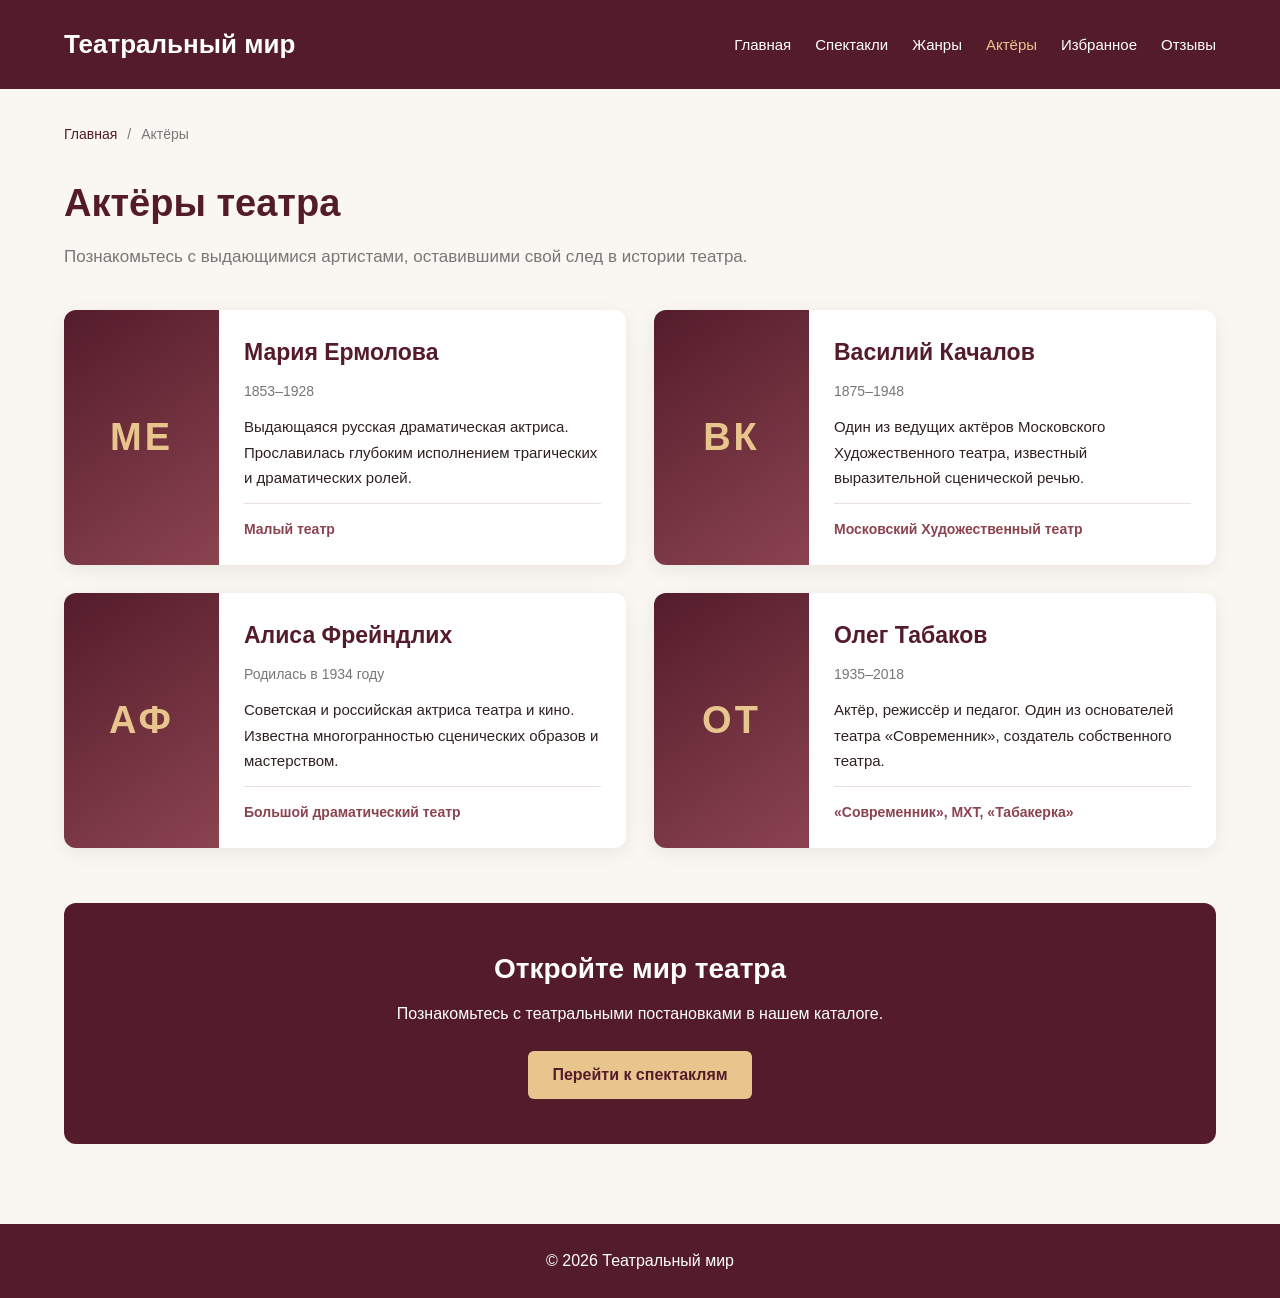
==== actors.html @ e0942aee "Add theater actors page" ====
<!DOCTYPE html>
<html lang="ru">
<head>
    <meta charset="UTF-8">
    <meta name="viewport" content="width=device-width, initial-scale=1.0">
    <meta name="description" content="Известные актёры российского театра, их биографии и творчество.">
    <title>Актёры — Театральный мир</title>
    <link rel="stylesheet" href="css/style.css">
</head>
<body>

<header class="site-header">
    <div class="site-header__container">
        <a href="index.html" class="site-header__logo">
            Театральный мир
        </a>

        <nav class="site-nav" aria-label="Основная навигация">
            <ul class="site-nav__list">
                <li class="site-nav__item">
                    <a href="index.html" class="site-nav__link">Главная</a>
                </li>
                <li class="site-nav__item">
                    <a href="catalog.html" class="site-nav__link">Спектакли</a>
                </li>
                <li class="site-nav__item">
                    <a href="genres.html" class="site-nav__link">Жанры</a>
                </li>
                <li class="site-nav__item">
                    <a href="actors.html"
                       class="site-nav__link site-nav__link--active"
                       aria-current="page">Актёры</a>
                </li>
                <li class="site-nav__item">
                    <a href="favorites.html" class="site-nav__link">Избранное</a>
                </li>
                <li class="site-nav__item">
                    <a href="reviews.html" class="site-nav__link">Отзывы</a>
                </li>
            </ul>
        </nav>
    </div>
</header>

<main class="actors-page">
    <div class="container">

        <nav class="breadcrumbs" aria-label="Навигационная цепочка">
            <a href="index.html">Главная</a>
            <span aria-hidden="true">/</span>
            <span>Актёры</span>
        </nav>

        <h1 class="actors-page__title">Актёры театра</h1>

        <p class="actors-page__description">
            Познакомьтесь с выдающимися артистами,
            оставившими свой след в истории театра.
        </p>

        <div class="actors-grid">

            <article class="actor-card">
                <div class="actor-card__portrait">
                    <span aria-hidden="true">МЕ</span>
                </div>
                <div class="actor-card__content">
                    <h2 class="actor-card__name">Мария Ермолова</h2>
                    <p class="actor-card__years">1853–1928</p>
                    <p class="actor-card__description">
                        Выдающаяся русская драматическая актриса.
                        Прославилась глубоким исполнением
                        трагических и драматических ролей.
                    </p>
                    <p class="actor-card__theater">
                        Малый театр
                    </p>
                </div>
            </article>

            <article class="actor-card">
                <div class="actor-card__portrait">
                    <span aria-hidden="true">ВК</span>
                </div>
                <div class="actor-card__content">
                    <h2 class="actor-card__name">Василий Качалов</h2>
                    <p class="actor-card__years">1875–1948</p>
                    <p class="actor-card__description">
                        Один из ведущих актёров Московского
                        Художественного театра, известный
                        выразительной сценической речью.
                    </p>
                    <p class="actor-card__theater">
                        Московский Художественный театр
                    </p>
                </div>
            </article>

            <article class="actor-card">
                <div class="actor-card__portrait">
                    <span aria-hidden="true">АФ</span>
                </div>
                <div class="actor-card__content">
                    <h2 class="actor-card__name">Алиса Фрейндлих</h2>
                    <p class="actor-card__years">Родилась в 1934 году</p>
                    <p class="actor-card__description">
                        Советская и российская актриса театра
                        и кино. Известна многогранностью
                        сценических образов и мастерством.
                    </p>
                    <p class="actor-card__theater">
                        Большой драматический театр
                    </p>
                </div>
            </article>

            <article class="actor-card">
                <div class="actor-card__portrait">
                    <span aria-hidden="true">ОТ</span>
                </div>
                <div class="actor-card__content">
                    <h2 class="actor-card__name">Олег Табаков</h2>
                    <p class="actor-card__years">1935–2018</p>
                    <p class="actor-card__description">
                        Актёр, режиссёр и педагог.
                        Один из основателей театра
                        «Современник», создатель собственного театра.
                    </p>
                    <p class="actor-card__theater">
                        «Современник», МХТ, «Табакерка»
                    </p>
                </div>
            </article>

        </div>

        <section class="actors-page__bottom">
            <h2>Откройте мир театра</h2>
            <p>
                Познакомьтесь с театральными постановками
                в нашем каталоге.
            </p>
            <a href="catalog.html" class="button button--gold">
                Перейти к спектаклям
            </a>
        </section>

    </div>
</main>

<footer class="site-footer">
    <p class="site-footer__text">© 2026 Театральный мир</p>
</footer>

</body>
</html>
---- css/style.css ----
/* 1. CSS-переменные */

:root {
    --color-primary: #541c2b;
    --color-primary-light: #8b4350;
    --color-background: #faf6f1;
    --color-white: #ffffff;
    --color-text: #302020;
    --color-muted: #777777;
    --color-gold: #e9c58e;
    --color-gold-hover: #f5d9a9;

    --space-sm: 10px;
    --space-md: 20px;
    --space-lg: 30px;
    --space-xl: 60px;

    --radius-sm: 6px;
    --radius-md: 12px;
}

/* 2. Базовые стили */

* {
    margin: 0;
    padding: 0;
    box-sizing: border-box;
}

body {
    font-family: Arial, sans-serif;
    background-color: var(--color-background);
    color: var(--color-text);
    line-height: 1.5;
}

a {
    text-decoration: none;
}

.container {
    width: 90%;
    max-width: 1200px;
    margin: 0 auto;
}

/* 3. Шапка сайта */

.site-header {
    background-color: var(--color-primary);
    color: var(--color-white);
}

.site-header__container {
    width: 90%;
    max-width: 1200px;
    margin: 0 auto;
    padding: 25px 0;

    display: flex;
    justify-content: space-between;
    align-items: center;
    gap: var(--space-lg);
    flex-wrap: wrap;
}

.site-header__logo {
    color: var(--color-white);
    font-size: 26px;
    font-weight: bold;
}

/* 4. Навигация — Flexbox */

.site-nav__list {
    list-style: none;

    display: flex;
    align-items: center;
    flex-wrap: wrap;
    gap: 24px;
}

.site-nav__link {
    color: var(--color-white);
    font-size: 15px;
    transition: color 0.3s ease;
}

.site-nav__link:hover,
.site-nav__link--active {
    color: var(--color-gold);
}

/* 5. Приветственный блок */

.hero {
    background: linear-gradient(
        135deg,
        var(--color-primary),
        var(--color-primary-light)
    );

    color: var(--color-white);
    text-align: center;
    padding: 110px var(--space-md);
}

.hero__content {
    max-width: 800px;
    margin: 0 auto;
}

.hero__title {
    font-size: 44px;
    margin-bottom: var(--space-md);
}

.hero__description {
    font-size: 18px;
    margin-bottom: 35px;
}

/* 6. Кнопки */

.button {
    display: inline-block;
    padding: 12px 24px;
    border-radius: var(--radius-sm);
    font-weight: bold;
    text-align: center;
    transition: background-color 0.3s ease;
}

.button--gold {
    background-color: var(--color-gold);
    color: var(--color-primary);
}

.button--gold:hover {
    background-color: var(--color-gold-hover);
}

.button--primary {
    background-color: var(--color-primary);
    color: var(--color-white);
}

.button--primary:hover {
    background-color: var(--color-primary-light);
}

/* 7. Состояния фокуса */

a:focus-visible,
button:focus-visible {
    outline: 3px solid var(--color-gold);
    outline-offset: 4px;
}

/* 8. Раздел спектаклей */

.performances {
    padding: var(--space-xl) 0;
}

.performances__title {
    font-size: 30px;
    margin-bottom: var(--space-lg);
    color: var(--color-primary);
}

/* 9. Сетка карточек — CSS Grid */

.performances__grid {
    display: grid;
    grid-template-columns: repeat(3, minmax(0, 1fr));
    gap: var(--space-lg);
}

/* 10. Карточка спектакля */

.performance-card {
    background-color: var(--color-white);
    border-radius: var(--radius-md);
    overflow: hidden;
    box-shadow: 0 5px 20px rgba(0, 0, 0, 0.08);
    transition: transform 0.3s ease;

    display: flex;
    flex-direction: column;
}

.performance-card:hover {
    transform: translateY(-7px);
}

.performance-card__image {
    width: 100%;
    height: 350px;
    object-fit: cover;
    display: block;
}

.performance-card__content {
    padding: 22px;

    display: flex;
    flex-direction: column;
    align-items: flex-start;
    flex-grow: 1;
}

.performance-card__title {
    font-size: 22px;
    margin-bottom: var(--space-sm);
    color: var(--color-primary);
}

.performance-card__genre {
    color: var(--color-muted);
    margin-bottom: var(--space-md);
}

.performance-card__content .button {
    margin-top: auto;
}

/* 11. Подвал */

.site-footer {
    background-color: var(--color-primary);
    color: var(--color-white);
    text-align: center;
    padding: 25px;
}

/* 12. Адаптация под ширину экрана */

@media (max-width: 900px) {
    .performances__grid {
        grid-template-columns: repeat(2, minmax(0, 1fr));
    }
}

@media (max-width: 600px) {
    .hero__title {
        font-size: 32px;
    }

    .site-header__container {
        justify-content: center;
    }

    .site-nav__list {
        justify-content: center;
    }

    .performances__grid {
        grid-template-columns: 1fr;
    }
}


/* Каталог спектаклей */

.catalog {
    padding: 35px 0 70px;
}

.breadcrumbs {
    display: flex;
    align-items: center;
    flex-wrap: wrap;
    gap: 10px;
    margin-bottom: 30px;
    color: var(--color-muted);
    font-size: 14px;
}

.breadcrumbs a {
    color: var(--color-primary);
}

.breadcrumbs a:hover {
    text-decoration: underline;
}

.catalog__title {
    font-size: 38px;
    color: var(--color-primary);
    margin-bottom: 10px;
}

.catalog__description {
    color: var(--color-muted);
    margin-bottom: 35px;
}

/* Основная сетка: фильтры + спектакли */

.catalog__layout {
    display: grid;
    grid-template-areas: "sidebar results";
    grid-template-columns: 270px minmax(0, 1fr);
    gap: 35px;
    align-items: start;
}

.catalog__sidebar {
    grid-area: sidebar;
}

.catalog__results {
    grid-area: results;
    min-width: 0;
}

/* Панель фильтров */

.filters {
    background-color: var(--color-white);
    padding: 25px;
    border-radius: var(--radius-md);
    box-shadow: 0 5px 20px rgba(0, 0, 0, 0.06);
}

.filters__title {
    font-size: 24px;
    color: var(--color-primary);
    margin-bottom: 25px;
}

.filters__group {
    display: flex;
    flex-direction: column;
    gap: 8px;
    margin-bottom: 22px;
}

.filters__label {
    font-size: 14px;
    font-weight: bold;
}

.filters__input,
.filters__select {
    width: 100%;
    min-width: 0;
    padding: 12px;
    border: 1px solid #d8c9c9;
    border-radius: var(--radius-sm);
    background-color: var(--color-white);
    color: var(--color-text);
    font: inherit;
}

.filters__input:focus-visible,
.filters__select:focus-visible {
    outline: 2px solid var(--color-primary-light);
    outline-offset: 2px;
}

.filters__reset {
    width: 100%;
    border: none;
    cursor: pointer;
    font: inherit;
}

/* Сортировка */

.catalog__toolbar {
    display: flex;
    justify-content: space-between;
    align-items: center;
    flex-wrap: wrap;
    gap: 20px;
    margin-bottom: 25px;
}

.catalog__count {
    font-weight: bold;
    color: var(--color-primary);
}

.catalog__sort {
    display: flex;
    align-items: center;
    gap: 12px;
}

.catalog__sort .filters__select {
    width: auto;
    max-width: 220px;
}

/* Карточки каталога */

.catalog__grid {
    display: grid;
    grid-template-columns: repeat(3, minmax(0, 1fr));
    gap: 24px;
}

.catalog__grid .performance-card__image {
    height: 270px;
}

.catalog__grid .performance-card__title {
    font-size: 19px;
}

.catalog__empty {
    padding: 35px;
    text-align: center;
    color: var(--color-muted);
}

.catalog__empty[hidden] {
    display: none;
}

/* Адаптивность */

@media (max-width: 1100px) {
    .catalog__grid {
        grid-template-columns: repeat(2, minmax(0, 1fr));
    }
}

@media (max-width: 750px) {
    .catalog__layout {
        grid-template-areas:
            "sidebar"
            "results";
        grid-template-columns: minmax(0, 1fr);
    }

    .catalog__grid {
        grid-template-columns: repeat(2, minmax(0, 1fr));
    }
}

@media (max-width: 500px) {
    .catalog__title {
        font-size: 30px;
    }

    .catalog__grid {
        grid-template-columns: 1fr;
    }

    .catalog__sort {
        flex-wrap: wrap;
    }
}


/* Страница жанров */

.genres-page {
    padding: 35px 0 80px;
}

.genres-page__title {
    font-size: 38px;
    color: var(--color-primary);
    margin-bottom: 12px;
}

.genres-page__description {
    font-size: 17px;
    color: var(--color-muted);
    margin-bottom: 40px;
    max-width: 650px;
}

.genres-grid {
    display: grid;
    grid-template-columns: repeat(3, minmax(0, 1fr));
    gap: 25px;
}

.genre-card {
    background-color: var(--color-white);
    border: 1px solid #eadfdb;
    border-radius: var(--radius-md);
    box-shadow: 0 5px 20px rgba(0, 0, 0, 0.05);
    transition: transform 0.3s ease, box-shadow 0.3s ease;
    overflow: hidden;
}

.genre-card:hover {
    transform: translateY(-6px);
    box-shadow: 0 10px 25px rgba(84, 28, 43, 0.12);
}

.genre-card__content {
    padding: 30px;
    min-height: 290px;
    display: flex;
    flex-direction: column;
    align-items: flex-start;
}

.genre-card__number {
    color: var(--color-primary-light);
    font-size: 14px;
    font-weight: bold;
    margin-bottom: 20px;
}

.genre-card__title {
    font-size: 28px;
    color: var(--color-primary);
    margin-bottom: 15px;
}

.genre-card__description {
    color: var(--color-muted);
    font-size: 15px;
    line-height: 1.7;
    margin-bottom: 25px;
}

.genre-card__link {
    margin-top: auto;
    color: var(--color-primary);
    font-weight: bold;
    transition: color 0.3s ease;
}

.genre-card__link:hover {
    color: var(--color-primary-light);
}

@media (max-width: 950px) {
    .genres-grid {
        grid-template-columns: repeat(2, minmax(0, 1fr));
    }
}

@media (max-width: 600px) {
    .genres-grid {
        grid-template-columns: 1fr;
    }

    .genres-page__title {
        font-size: 30px;
    }
}


/* Страница актёров */

.actors-page {
    padding: 35px 0 80px;
}

.actors-page__title {
    font-size: 38px;
    color: var(--color-primary);
    margin-bottom: 12px;
}

.actors-page__description {
    font-size: 17px;
    color: var(--color-muted);
    margin-bottom: 40px;
}

.actors-grid {
    display: grid;
    grid-template-columns: repeat(2, minmax(0, 1fr));
    gap: 28px;
}

.actor-card {
    display: flex;
    background-color: var(--color-white);
    border-radius: var(--radius-md);
    overflow: hidden;
    box-shadow: 0 5px 20px rgba(0, 0, 0, 0.07);
    transition: transform 0.3s ease;
}

.actor-card:hover {
    transform: translateY(-5px);
}

.actor-card__portrait {
    display: flex;
    align-items: center;
    justify-content: center;
    flex: 0 0 155px;
    background: linear-gradient(
        145deg,
        var(--color-primary),
        var(--color-primary-light)
    );
    color: var(--color-gold);
    font-size: 38px;
    font-weight: bold;
    letter-spacing: 3px;
}

.actor-card__content {
    display: flex;
    flex-direction: column;
    gap: 12px;
    padding: 25px;
}

.actor-card__name {
    font-size: 23px;
    color: var(--color-primary);
}

.actor-card__years {
    font-size: 14px;
    color: var(--color-muted);
}

.actor-card__description {
    font-size: 15px;
    line-height: 1.7;
}

.actor-card__theater {
    margin-top: auto;
    padding-top: 15px;
    border-top: 1px solid #eadfdb;
    font-size: 14px;
    font-weight: bold;
    color: var(--color-primary-light);
}

.actors-page__bottom {
    margin-top: 55px;
    padding: 45px 25px;
    border-radius: var(--radius-md);
    background-color: var(--color-primary);
    color: var(--color-white);
    text-align: center;
}

.actors-page__bottom h2 {
    font-size: 28px;
    margin-bottom: 12px;
}

.actors-page__bottom p {
    margin-bottom: 25px;
}

/* Адаптивность */

@media (max-width: 950px) {
    .actors-grid {
        grid-template-columns: 1fr;
    }
}

@media (max-width: 550px) {
    .actors-page__title {
        font-size: 30px;
    }

    .actor-card {
        flex-direction: column;
    }

    .actor-card__portrait {
        flex-basis: auto;
        min-height: 150px;
    }
}
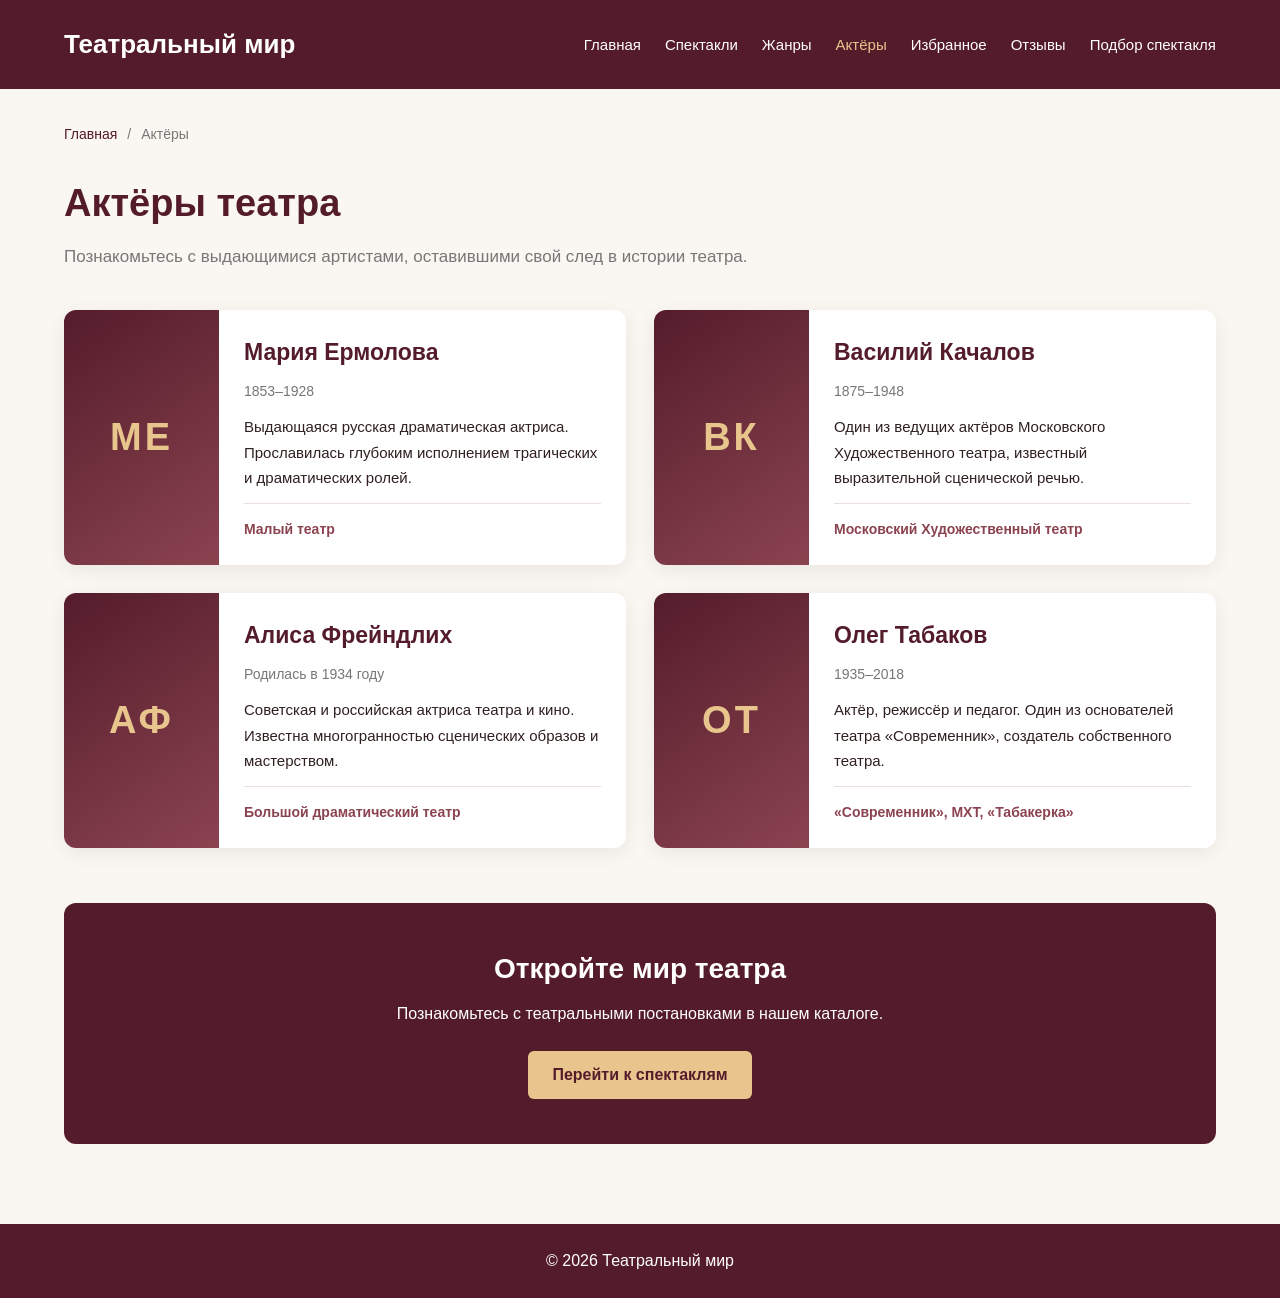
==== commit 7f0fd81f: "Fix navigation to performance generators" ====
--- a/actors.html
+++ b/actors.html
@@ -37,6 +37,11 @@
                 </li>
                 <li class="site-nav__item">
                     <a href="reviews.html" class="site-nav__link">Отзывы</a>
+                </li>
+                <li class="site-nav__item">
+                    <a href="generators.html" class="site-nav__link">
+                        Подбор спектакля
+                    </a>
                 </li>
             </ul>
         </nav>
--- a/css/style.css
+++ b/css/style.css
@@ -1,5 +1,5 @@
 
-/* 1. CSS-переменные */
+/* CSS-переменные */
 
 :root {
     --color-primary: #541c2b;
@@ -20,7 +20,7 @@
     --radius-md: 12px;
 }
 
-/* 2. Базовые стили */
+/* Базовые стили */
 
 * {
     margin: 0;
@@ -45,7 +45,11 @@
     margin: 0 auto;
 }
 
-/* 3. Шапка сайта */
+[hidden] {
+    display: none !important;
+}
+
+/* Шапка сайта */
 
 .site-header {
     background-color: var(--color-primary);
@@ -71,11 +75,10 @@
     font-weight: bold;
 }
 
-/* 4. Навигация — Flexbox */
+/* Навигация */
 
 .site-nav__list {
     list-style: none;
-
     display: flex;
     align-items: center;
     flex-wrap: wrap;
@@ -93,7 +96,52 @@
     color: var(--color-gold);
 }
 
-/* 5. Приветственный блок */
+/* Кнопки */
+
+.button {
+    display: inline-block;
+    padding: 12px 24px;
+    border: none;
+    border-radius: var(--radius-sm);
+    font: inherit;
+    font-weight: bold;
+    text-align: center;
+    cursor: pointer;
+    transition: background-color 0.3s ease;
+}
+
+.button--gold {
+    background-color: var(--color-gold);
+    color: var(--color-primary);
+}
+
+.button--gold:hover {
+    background-color: var(--color-gold-hover);
+}
+
+.button--primary {
+    background-color: var(--color-primary);
+    color: var(--color-white);
+}
+
+.button--primary:hover {
+    background-color: var(--color-primary-light);
+}
+
+a:focus-visible,
+button:focus-visible,
+input:focus-visible,
+select:focus-visible {
+    outline: 3px solid var(--color-gold);
+    outline-offset: 3px;
+}
+
+button:disabled {
+    opacity: 0.5;
+    cursor: not-allowed;
+}
+
+/* Главная страница */
 
 .hero {
     background: linear-gradient(
@@ -101,7 +149,6 @@
         var(--color-primary),
         var(--color-primary-light)
     );
-
     color: var(--color-white);
     text-align: center;
     padding: 110px var(--space-md);
@@ -122,45 +169,6 @@
     margin-bottom: 35px;
 }
 
-/* 6. Кнопки */
-
-.button {
-    display: inline-block;
-    padding: 12px 24px;
-    border-radius: var(--radius-sm);
-    font-weight: bold;
-    text-align: center;
-    transition: background-color 0.3s ease;
-}
-
-.button--gold {
-    background-color: var(--color-gold);
-    color: var(--color-primary);
-}
-
-.button--gold:hover {
-    background-color: var(--color-gold-hover);
-}
-
-.button--primary {
-    background-color: var(--color-primary);
-    color: var(--color-white);
-}
-
-.button--primary:hover {
-    background-color: var(--color-primary-light);
-}
-
-/* 7. Состояния фокуса */
-
-a:focus-visible,
-button:focus-visible {
-    outline: 3px solid var(--color-gold);
-    outline-offset: 4px;
-}
-
-/* 8. Раздел спектаклей */
-
 .performances {
     padding: var(--space-xl) 0;
 }
@@ -170,8 +178,6 @@
     margin-bottom: var(--space-lg);
     color: var(--color-primary);
 }
-
-/* 9. Сетка карточек — CSS Grid */
 
 .performances__grid {
     display: grid;
@@ -179,17 +185,16 @@
     gap: var(--space-lg);
 }
 
-/* 10. Карточка спектакля */
+/* Карточки спектаклей */
 
 .performance-card {
+    display: flex;
+    flex-direction: column;
     background-color: var(--color-white);
     border-radius: var(--radius-md);
     overflow: hidden;
     box-shadow: 0 5px 20px rgba(0, 0, 0, 0.08);
     transition: transform 0.3s ease;
-
-    display: flex;
-    flex-direction: column;
 }
 
 .performance-card:hover {
@@ -197,77 +202,59 @@
 }
 
 .performance-card__image {
+    display: block;
     width: 100%;
     height: 350px;
     object-fit: cover;
-    display: block;
 }
 
 .performance-card__content {
-    padding: 22px;
-
     display: flex;
     flex-direction: column;
     align-items: flex-start;
     flex-grow: 1;
+    padding: 22px;
 }
 
 .performance-card__title {
     font-size: 22px;
-    margin-bottom: var(--space-sm);
+    margin-bottom: 10px;
     color: var(--color-primary);
 }
 
 .performance-card__genre {
     color: var(--color-muted);
-    margin-bottom: var(--space-md);
-}
-
-.performance-card__content .button {
+    margin-bottom: 20px;
+}
+
+.performance-card__actions {
+    display: flex;
+    flex-wrap: wrap;
+    gap: 10px;
     margin-top: auto;
 }
 
-/* 11. Подвал */
-
-.site-footer {
+/* Избранное: кнопки */
+
+.favorite-button {
+    padding: 12px 18px;
+    border: 1px solid var(--color-primary);
+    border-radius: var(--radius-sm);
+    background-color: var(--color-white);
+    color: var(--color-primary);
+    font: inherit;
+    font-weight: bold;
+    cursor: pointer;
+    transition: background-color 0.3s ease, color 0.3s ease;
+}
+
+.favorite-button:hover,
+.favorite-button--active {
     background-color: var(--color-primary);
     color: var(--color-white);
-    text-align: center;
-    padding: 25px;
-}
-
-/* 12. Адаптация под ширину экрана */
-
-@media (max-width: 900px) {
-    .performances__grid {
-        grid-template-columns: repeat(2, minmax(0, 1fr));
-    }
-}
-
-@media (max-width: 600px) {
-    .hero__title {
-        font-size: 32px;
-    }
-
-    .site-header__container {
-        justify-content: center;
-    }
-
-    .site-nav__list {
-        justify-content: center;
-    }
-
-    .performances__grid {
-        grid-template-columns: 1fr;
-    }
-}
-
-
-/* Каталог спектаклей */
-
-.catalog {
-    padding: 35px 0 70px;
-}
+}
+
+/* Навигационная цепочка */
 
 .breadcrumbs {
     display: flex;
@@ -287,6 +274,12 @@
     text-decoration: underline;
 }
 
+/* Каталог */
+
+.catalog {
+    padding: 35px 0 70px;
+}
+
 .catalog__title {
     font-size: 38px;
     color: var(--color-primary);
@@ -297,8 +290,6 @@
     color: var(--color-muted);
     margin-bottom: 35px;
 }
-
-/* Основная сетка: фильтры + спектакли */
 
 .catalog__layout {
     display: grid;
@@ -317,7 +308,7 @@
     min-width: 0;
 }
 
-/* Панель фильтров */
+/* Фильтры каталога */
 
 .filters {
     background-color: var(--color-white);
@@ -356,17 +347,8 @@
     font: inherit;
 }
 
-.filters__input:focus-visible,
-.filters__select:focus-visible {
-    outline: 2px solid var(--color-primary-light);
-    outline-offset: 2px;
-}
-
 .filters__reset {
     width: 100%;
-    border: none;
-    cursor: pointer;
-    font: inherit;
 }
 
 /* Сортировка */
@@ -396,7 +378,7 @@
     max-width: 220px;
 }
 
-/* Карточки каталога */
+/* Сетка каталога */
 
 .catalog__grid {
     display: grid;
@@ -418,46 +400,6 @@
     color: var(--color-muted);
 }
 
-.catalog__empty[hidden] {
-    display: none;
-}
-
-/* Адаптивность */
-
-@media (max-width: 1100px) {
-    .catalog__grid {
-        grid-template-columns: repeat(2, minmax(0, 1fr));
-    }
-}
-
-@media (max-width: 750px) {
-    .catalog__layout {
-        grid-template-areas:
-            "sidebar"
-            "results";
-        grid-template-columns: minmax(0, 1fr);
-    }
-
-    .catalog__grid {
-        grid-template-columns: repeat(2, minmax(0, 1fr));
-    }
-}
-
-@media (max-width: 500px) {
-    .catalog__title {
-        font-size: 30px;
-    }
-
-    .catalog__grid {
-        grid-template-columns: 1fr;
-    }
-
-    .catalog__sort {
-        flex-wrap: wrap;
-    }
-}
-
-
 /* Страница жанров */
 
 .genres-page {
@@ -488,8 +430,8 @@
     border: 1px solid #eadfdb;
     border-radius: var(--radius-md);
     box-shadow: 0 5px 20px rgba(0, 0, 0, 0.05);
+    overflow: hidden;
     transition: transform 0.3s ease, box-shadow 0.3s ease;
-    overflow: hidden;
 }
 
 .genre-card:hover {
@@ -498,11 +440,11 @@
 }
 
 .genre-card__content {
-    padding: 30px;
-    min-height: 290px;
     display: flex;
     flex-direction: column;
     align-items: flex-start;
+    min-height: 290px;
+    padding: 30px;
 }
 
 .genre-card__number {
@@ -529,29 +471,11 @@
     margin-top: auto;
     color: var(--color-primary);
     font-weight: bold;
-    transition: color 0.3s ease;
 }
 
 .genre-card__link:hover {
     color: var(--color-primary-light);
 }
-
-@media (max-width: 950px) {
-    .genres-grid {
-        grid-template-columns: repeat(2, minmax(0, 1fr));
-    }
-}
-
-@media (max-width: 600px) {
-    .genres-grid {
-        grid-template-columns: 1fr;
-    }
-
-    .genres-page__title {
-        font-size: 30px;
-    }
-}
-
 
 /* Страница актёров */
 
@@ -655,16 +579,282 @@
     margin-bottom: 25px;
 }
 
+/* Страница спектакля */
+
+.performance-page {
+    padding: 35px 0 80px;
+}
+
+.performance-page__layout {
+    display: grid;
+    grid-template-columns: minmax(0, 380px) minmax(0, 1fr);
+    gap: 50px;
+    align-items: start;
+    margin-top: 30px;
+}
+
+.performance-page__poster {
+    border-radius: var(--radius-md);
+    overflow: hidden;
+    box-shadow: 0 8px 30px rgba(0, 0, 0, 0.12);
+}
+
+.performance-page__image {
+    display: block;
+    width: 100%;
+    height: 500px;
+    object-fit: cover;
+}
+
+.performance-page__info {
+    display: flex;
+    flex-direction: column;
+    align-items: flex-start;
+    gap: 22px;
+}
+
+.performance-page__category {
+    background-color: var(--color-gold);
+    color: var(--color-primary);
+    padding: 8px 16px;
+    border-radius: 30px;
+    font-size: 14px;
+    font-weight: bold;
+}
+
+.performance-page__title {
+    font-size: 44px;
+    line-height: 1.2;
+    color: var(--color-primary);
+}
+
+.performance-page__description {
+    font-size: 18px;
+    line-height: 1.8;
+    color: var(--color-muted);
+}
+
+.performance-page__metadata {
+    display: grid;
+    grid-template-columns: repeat(2, minmax(0, 1fr));
+    gap: 20px;
+    width: 100%;
+    padding: 25px;
+    background-color: var(--color-white);
+    border-radius: var(--radius-md);
+}
+
+.performance-page__meta-item {
+    display: flex;
+    flex-direction: column;
+    gap: 8px;
+}
+
+.performance-page__meta-item span {
+    font-size: 13px;
+    color: var(--color-muted);
+}
+
+.performance-page__meta-item strong {
+    font-size: 16px;
+    color: var(--color-primary);
+}
+
+.performance-page__actions {
+    display: flex;
+    flex-wrap: wrap;
+    gap: 15px;
+}
+
+.performance-page__about,
+.performance-page__reviews {
+    margin-top: 55px;
+    padding: 35px;
+    background-color: var(--color-white);
+    border-radius: var(--radius-md);
+}
+
+.performance-page__about h2,
+.performance-page__reviews h2 {
+    color: var(--color-primary);
+    font-size: 27px;
+    margin-bottom: 20px;
+}
+
+.performance-page__about p,
+.performance-page__reviews p {
+    line-height: 1.9;
+}
+
+.performance-page__reviews-link {
+    display: inline-block;
+    margin-top: 20px;
+    color: var(--color-primary);
+    font-weight: bold;
+}
+
+.performance-page__reviews-link:hover {
+    text-decoration: underline;
+}
+
+.performance-page__not-found {
+    grid-column: 1 / -1;
+    text-align: center;
+    padding: 70px 20px;
+}
+
+.performance-page__not-found h1 {
+    color: var(--color-primary);
+    margin-bottom: 15px;
+}
+
+.performance-page__not-found p {
+    margin-bottom: 25px;
+}
+
+/* Страница избранного */
+
+.favorites-page {
+    padding: 35px 0 80px;
+}
+
+.favorites-page__title {
+    font-size: 38px;
+    color: var(--color-primary);
+    margin-bottom: 12px;
+}
+
+.favorites-page__description {
+    color: var(--color-muted);
+    font-size: 17px;
+    margin-bottom: 30px;
+}
+
+.favorites-page__toolbar {
+    display: flex;
+    justify-content: space-between;
+    align-items: center;
+    flex-wrap: wrap;
+    gap: 20px;
+    margin-bottom: 30px;
+}
+
+.favorites-page__count {
+    color: var(--color-primary);
+}
+
+.favorites-page__grid {
+    display: grid;
+    grid-template-columns: repeat(3, minmax(0, 1fr));
+    gap: 25px;
+}
+
+.favorites-page__actions {
+    display: flex;
+    flex-wrap: wrap;
+    gap: 10px;
+    margin-top: auto;
+}
+
+.favorites-page__empty {
+    padding: 70px 25px;
+    text-align: center;
+    background-color: var(--color-white);
+    border-radius: var(--radius-md);
+}
+
+.favorites-page__empty h2 {
+    color: var(--color-primary);
+    margin-bottom: 15px;
+}
+
+.favorites-page__empty p {
+    margin-bottom: 25px;
+    color: var(--color-muted);
+}
+
+/* Подвал */
+
+.site-footer {
+    background-color: var(--color-primary);
+    color: var(--color-white);
+    text-align: center;
+    padding: 25px;
+}
+
 /* Адаптивность */
 
+@media (max-width: 1100px) {
+    .catalog__grid {
+        grid-template-columns: repeat(2, minmax(0, 1fr));
+    }
+}
+
 @media (max-width: 950px) {
+    .genres-grid,
+    .actors-grid {
+        grid-template-columns: repeat(2, minmax(0, 1fr));
+    }
+
     .actors-grid {
         grid-template-columns: 1fr;
     }
 }
 
-@media (max-width: 550px) {
-    .actors-page__title {
+@media (max-width: 900px) {
+    .performances__grid,
+    .favorites-page__grid {
+        grid-template-columns: repeat(2, minmax(0, 1fr));
+    }
+}
+
+@media (max-width: 800px) {
+    .performance-page__layout {
+        grid-template-columns: 1fr;
+        gap: 30px;
+    }
+
+    .performance-page__poster {
+        max-width: 450px;
+    }
+
+    .performance-page__title {
+        font-size: 34px;
+    }
+}
+
+@media (max-width: 750px) {
+    .catalog__layout {
+        grid-template-areas:
+            "sidebar"
+            "results";
+        grid-template-columns: minmax(0, 1fr);
+    }
+}
+
+@media (max-width: 600px) {
+    .hero__title {
+        font-size: 32px;
+    }
+
+    .site-header__container {
+        justify-content: center;
+    }
+
+    .site-nav__list {
+        justify-content: center;
+    }
+
+    .performances__grid,
+    .favorites-page__grid,
+    .genres-grid {
+        grid-template-columns: 1fr;
+    }
+
+    .catalog__title,
+    .genres-page__title,
+    .actors-page__title,
+    .favorites-page__title {
         font-size: 30px;
     }
 
@@ -677,3 +867,513 @@
         min-height: 150px;
     }
 }
+
+@media (max-width: 500px) {
+    .catalog__grid,
+    .performance-page__metadata {
+        grid-template-columns: 1fr;
+    }
+
+    .catalog__sort {
+        flex-wrap: wrap;
+    }
+
+    .performance-page__about,
+    .performance-page__reviews {
+        padding: 22px;
+    }
+}
+
+/* Страница отзывов */
+
+.reviews-page {
+    padding: 35px 0 80px;
+}
+
+.reviews-page__title {
+    font-size: 38px;
+    color: var(--color-primary);
+    margin-bottom: 12px;
+}
+
+.reviews-page__description {
+    font-size: 17px;
+    color: var(--color-muted);
+    margin-bottom: 40px;
+}
+
+.reviews-page__layout {
+    display: grid;
+    grid-template-columns: 380px minmax(0, 1fr);
+    gap: 35px;
+    align-items: start;
+}
+
+.reviews-form,
+.reviews-list {
+    background-color: var(--color-white);
+    border-radius: var(--radius-md);
+    padding: 30px;
+    box-shadow: 0 5px 20px rgba(0, 0, 0, 0.06);
+}
+
+.reviews-form__title {
+    font-size: 25px;
+    color: var(--color-primary);
+    margin-bottom: 25px;
+}
+
+.reviews-form__group {
+    display: flex;
+    flex-direction: column;
+    gap: 8px;
+    margin-bottom: 22px;
+}
+
+.reviews-form__group label,
+.reviews-form__rating legend {
+    font-size: 14px;
+    font-weight: bold;
+}
+
+.reviews-form__group input,
+.reviews-form__group select,
+.reviews-form__group textarea,
+.reviews-list__filters select {
+    width: 100%;
+    padding: 12px;
+    border: 1px solid #d8c9c9;
+    border-radius: var(--radius-sm);
+    background-color: var(--color-white);
+    color: var(--color-text);
+    font: inherit;
+}
+
+.reviews-form__group textarea {
+    resize: vertical;
+}
+
+.reviews-form__rating {
+    border: none;
+    margin-bottom: 22px;
+}
+
+.reviews-form__stars {
+    display: flex;
+    flex-wrap: wrap;
+    gap: 10px;
+    margin-top: 12px;
+}
+
+.reviews-form__stars label {
+    display: flex;
+    align-items: center;
+    gap: 4px;
+    cursor: pointer;
+    color: var(--color-primary);
+    font-weight: bold;
+}
+
+.reviews-form__message {
+    margin-top: 15px;
+    color: var(--color-primary);
+    font-weight: bold;
+}
+
+.reviews-list__header {
+    display: flex;
+    justify-content: space-between;
+    align-items: center;
+    flex-wrap: wrap;
+    gap: 15px;
+    margin-bottom: 25px;
+}
+
+.reviews-list__header h2 {
+    color: var(--color-primary);
+    font-size: 25px;
+}
+
+.reviews-list__header span {
+    color: var(--color-muted);
+}
+
+.reviews-list__filters {
+    display: flex;
+    align-items: center;
+    gap: 15px;
+    margin-bottom: 25px;
+}
+
+.reviews-list__filters select {
+    max-width: 250px;
+}
+
+.reviews-list__items {
+    display: flex;
+    flex-direction: column;
+    gap: 20px;
+}
+
+.review-card {
+    padding: 25px;
+    border: 1px solid #eadfdb;
+    border-radius: var(--radius-md);
+}
+
+.review-card__header {
+    display: flex;
+    justify-content: space-between;
+    align-items: center;
+    flex-wrap: wrap;
+    gap: 10px;
+    margin-bottom: 10px;
+}
+
+.review-card__name {
+    color: var(--color-primary);
+    font-size: 19px;
+}
+
+.review-card__date {
+    color: var(--color-muted);
+    font-size: 13px;
+}
+
+.review-card__performance {
+    color: var(--color-muted);
+    font-size: 14px;
+    margin-bottom: 10px;
+}
+
+.review-card__rating {
+    color: #b88632;
+    font-size: 24px;
+    margin-bottom: 15px;
+}
+
+.review-card__text {
+    line-height: 1.7;
+    overflow-wrap: anywhere;
+    margin-bottom: 15px;
+}
+
+.review-card__delete {
+    border: none;
+    background: none;
+    color: var(--color-primary-light);
+    font: inherit;
+    font-size: 14px;
+    cursor: pointer;
+    text-decoration: underline;
+}
+
+.reviews-list__empty {
+    text-align: center;
+    padding: 35px 15px;
+    color: var(--color-muted);
+}
+
+@media (max-width: 850px) {
+    .reviews-page__layout {
+        grid-template-columns: 1fr;
+    }
+}
+
+@media (max-width: 550px) {
+    .reviews-page__title {
+        font-size: 30px;
+    }
+
+    .reviews-form,
+    .reviews-list {
+        padding: 20px;
+    }
+
+    .reviews-list__filters {
+        align-items: stretch;
+        flex-direction: column;
+    }
+
+    .reviews-list__filters select {
+        max-width: none;
+    }
+}
+
+/* Рейтинг спектаклей в каталоге */
+
+.performance-card__rating {
+    color: #b88632;
+    font-size: 17px;
+    font-weight: bold;
+    margin-bottom: 18px;
+}
+
+.catalog__grid .performance-card__actions {
+    margin-top: auto;
+}
+
+/* Отзывы на странице спектакля */
+
+.performance-reviews__header {
+    display: flex;
+    align-items: center;
+    justify-content: space-between;
+    flex-wrap: wrap;
+    gap: 20px;
+    margin-bottom: 30px;
+}
+
+.performance-reviews__header h2 {
+    margin-bottom: 10px;
+}
+
+.performance-reviews__header p {
+    color: var(--color-muted);
+    font-size: 15px;
+}
+
+.performance-reviews__list {
+    display: grid;
+    grid-template-columns: repeat(2, minmax(0, 1fr));
+    gap: 20px;
+}
+
+.performance-reviews__list .review-card {
+    background-color: var(--color-background);
+}
+
+.performance-reviews__empty {
+    padding: 30px;
+    border-radius: var(--radius-md);
+    background-color: var(--color-background);
+    color: var(--color-muted);
+    text-align: center;
+}
+
+.review-card__performance {
+    display: inline-block;
+    color: var(--color-primary);
+    font-size: 14px;
+    font-weight: bold;
+    margin-bottom: 10px;
+}
+
+a.review-card__performance:hover {
+    text-decoration: underline;
+}
+
+@media (max-width: 650px) {
+    .performance-reviews__list {
+        grid-template-columns: 1fr;
+    }
+
+    .performance-reviews__header {
+        align-items: flex-start;
+        flex-direction: column;
+    }
+}
+
+/* Страница генераторов */
+
+.generators-page {
+    padding: 35px 0 80px;
+}
+
+.generators-page__intro {
+    margin-bottom: 45px;
+}
+
+.generators-page__title {
+    font-size: 38px;
+    color: var(--color-primary);
+    margin-bottom: 15px;
+}
+
+.generators-page__description {
+    max-width: 750px;
+    color: var(--color-muted);
+    font-size: 17px;
+    line-height: 1.8;
+}
+
+.generators-page__layout {
+    display: grid;
+    grid-template-columns: repeat(2, minmax(0, 1fr));
+    gap: 30px;
+    align-items: start;
+}
+
+.generator-panel {
+    padding: 35px;
+    background-color: var(--color-white);
+    border-radius: var(--radius-md);
+    box-shadow: 0 5px 20px rgba(0, 0, 0, 0.06);
+}
+
+.generator-panel__heading {
+    display: flex;
+    align-items: center;
+    gap: 15px;
+    margin-bottom: 20px;
+}
+
+.generator-panel__number {
+    color: var(--color-primary-light);
+    font-size: 15px;
+    font-weight: bold;
+}
+
+.generator-panel__title {
+    color: var(--color-primary);
+    font-size: 25px;
+}
+
+.generator-panel__description {
+    min-height: 80px;
+    margin-bottom: 25px;
+    color: var(--color-muted);
+    line-height: 1.8;
+}
+
+.generator-panel__button {
+    width: 100%;
+    min-height: 50px;
+}
+
+.generator-panel__field {
+    display: flex;
+    flex-direction: column;
+    gap: 10px;
+    margin-bottom: 20px;
+}
+
+.generator-panel__field label {
+    font-weight: bold;
+    font-size: 14px;
+}
+
+.generator-panel__select {
+    width: 100%;
+    padding: 12px;
+    border: 1px solid #d8c9c9;
+    border-radius: var(--radius-sm);
+    background-color: var(--color-white);
+    color: var(--color-text);
+    font: inherit;
+}
+
+.generator-panel__message {
+    margin-top: 15px;
+    color: var(--color-primary);
+    font-weight: bold;
+}
+
+.generator-panel__message:empty {
+    display: none;
+}
+
+.generator-panel__result {
+    margin-top: 25px;
+}
+
+.generator-panel__result:empty {
+    display: none;
+}
+
+/* Карточка результата */
+
+.generator-card {
+    overflow: hidden;
+    border: 1px solid #eadfdb;
+    border-radius: var(--radius-md);
+    background-color: var(--color-background);
+}
+
+.generator-card__image {
+    display: block;
+    width: 100%;
+    height: 300px;
+    object-fit: cover;
+}
+
+.generator-card__content {
+    display: flex;
+    flex-direction: column;
+    align-items: flex-start;
+    gap: 15px;
+    padding: 25px;
+}
+
+.generator-card__genre {
+    color: var(--color-primary-light);
+    font-size: 14px;
+    font-weight: bold;
+}
+
+.generator-card__title {
+    color: var(--color-primary);
+    font-size: 24px;
+}
+
+.generator-card__description {
+    color: var(--color-muted);
+    line-height: 1.7;
+}
+
+.generator-card__actions {
+    display: flex;
+    flex-wrap: wrap;
+    gap: 10px;
+    margin-top: 10px;
+}
+
+/* Нижний блок */
+
+.generators-page__bottom {
+    margin-top: 55px;
+    padding: 50px 25px;
+    border-radius: var(--radius-md);
+    background-color: var(--color-primary);
+    color: var(--color-white);
+    text-align: center;
+}
+
+.generators-page__bottom h2 {
+    font-size: 28px;
+    margin-bottom: 15px;
+}
+
+.generators-page__bottom p {
+    margin-bottom: 25px;
+}
+
+/* Адаптивность */
+
+@media (max-width: 850px) {
+    .generators-page__layout {
+        grid-template-columns: 1fr;
+    }
+
+    .generator-panel__description {
+        min-height: auto;
+    }
+}
+
+@media (max-width: 550px) {
+    .generators-page__title {
+        font-size: 30px;
+    }
+
+    .generator-panel {
+        padding: 22px;
+    }
+
+    .generator-panel__title {
+        font-size: 22px;
+    }
+
+    .generator-card__image {
+        height: 250px;
+    }
+}
